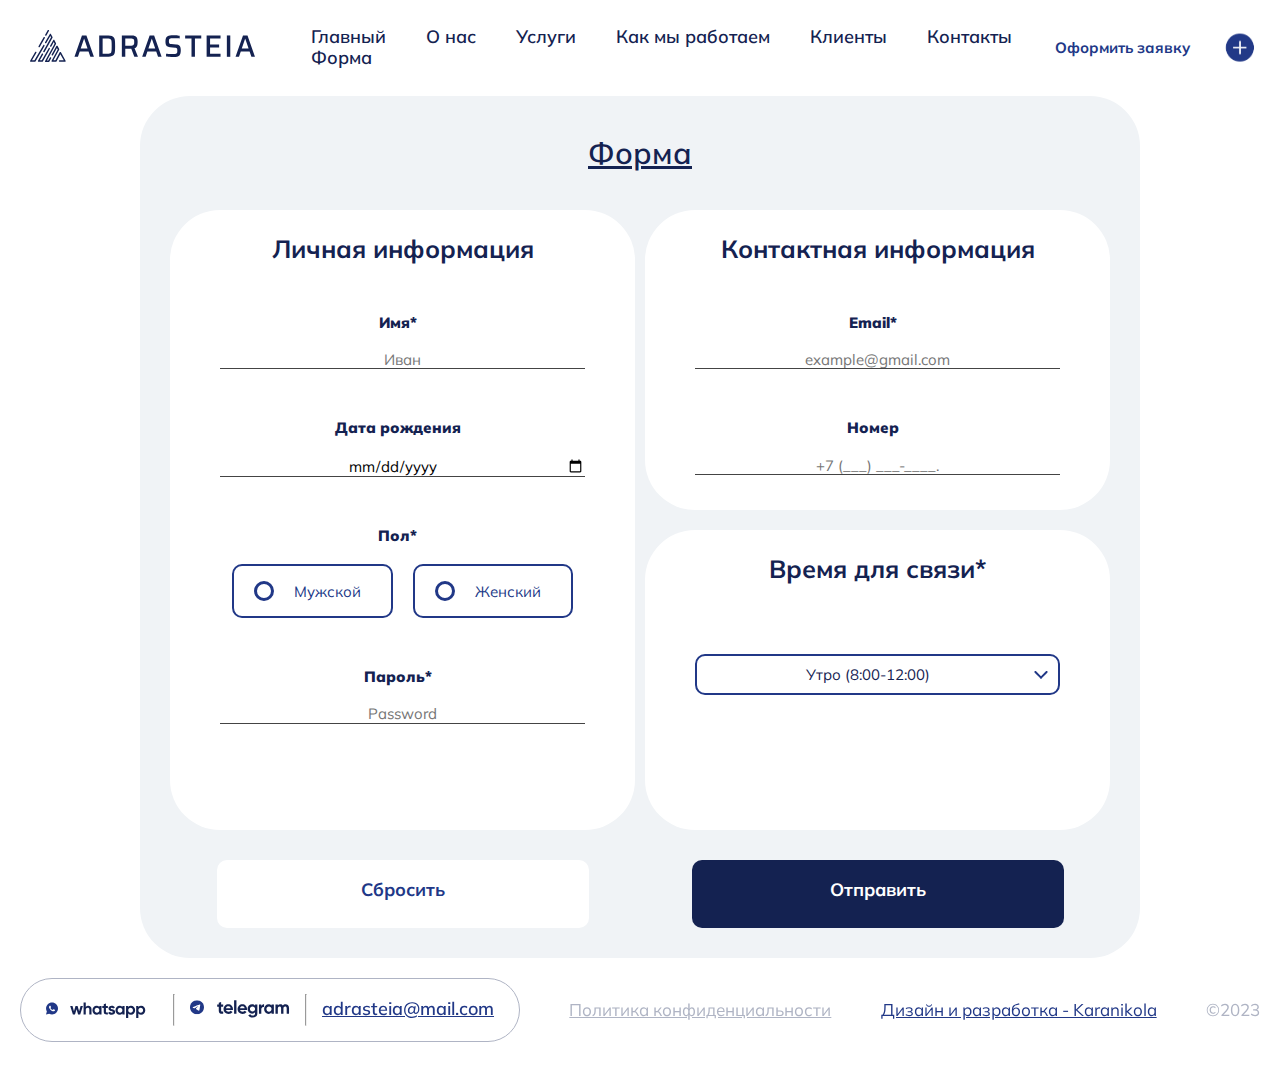
==== form.html @ a57500d4 "Добавление кнопок для формы" ====
<!DOCTYPE html>
<html lang="en">

<head>
    <meta charset="UTF-8">
    <meta name="viewport" content="width=device-width, initial-scale=1.0">
    <link rel="preconnect" href="https://fonts.googleapis.com">
    <link rel="preconnect" href="https://fonts.gstatic.com" crossorigin>
    <link href="https://fonts.googleapis.com/css2?family=Montserrat&family=Mulish:wght@200;400&display=swap"
        rel="stylesheet">
    <link rel="stylesheet" href="css/normalize.css">
    <link rel="stylesheet" href="css/form_style.css">
    <title>Form</title>
</head>

<body>
    <header id="start">
        <a href="#" target="_blank"><img class="logo" src="/Images/Logotip.svg" alt=""> </a>
        <nav class="hede-href-displ">
            <a class="head-href" href="index.html">Главный</a>
            <a class="head-href" href="#Glavn">О нас</a>
            <a class="head-href" href="#Uslugi">Услуги</a>
            <a class="head-href" href="#How-work">Как мы работаем</a>
            <a class="head-href" href="#Clients">Клиенты</a>
            <a class="head-href" href="#Contact">Контакты</a>
            <a class="head-href" href="form.html">Форма</a>
        </nav>
        <button class="button-settings"> <img src="/Images/Settings.png" alt=""> </button>
        <div class="div-button-set">
            <p class="text-button-set">Оформить заявку</p>
            <button class="button-font-nonebox-1-set"></button>
        </div>
    </header>
    <main>
       
            <form action="//httpbin.org/post" method="post">
                <div class="forma">
                <h1>Форма</h1>
                <div class="information">
                    <h2>Личная информация</h2>
                    <div class="inp">
                        <p>Имя*</p>
                        <input type="text" name="name_1" placeholder="Иван" required>
                    </div>
                    <div class="inp">
                        <p>Дата рождения</p>
                        <input max="2023-01-01" type="date" name="date">
                    </div>
                    <div class="inp">
                        <p>Пол*</p>
                        <div class="floor">
                            <input type="radio" name="size" id="man" required>
                            <label for="man">Мужской</label>
                            <input type="radio" name="size" id="woman" required>
                            <label for="woman">Женский</label>
                        </div>
                    </div>
                    <div class="inp">
                        <p>Пароль*</p>
                        <input type="password" name="password" placeholder="Password" required>
                    </div>
                </div>
                <div class="contact">
                    <h2>Контактная информация</h2>
                    <div class="inp">
                        <p>Email*</p>
                        <input type="email" name="email" placeholder="example@gmail.com" required>
                    </div>
                    <div class="inp">
                        <p>Номер</p>
                        <input type="tel" name="number" placeholder="+7 (___) ___-____.">
                    </div>
                </div>
                <div class="time">
                    <h2>Время для связи*</h2>
                    <div class="select-wrapper">
                        <select name="select-ccategory" id="" class="select">
                            <option value="1">Утро (8:00-12:00)</option>
                            <option value="2">Обед (12:00-15:00)</option>
                            <option value="3">Вечер (15:00-18:00)</option>
                            <option value="4">Ночь (18:00-21:00)</option>
                        </select>
                    </div>
                </div> 
                    <button type="reset" class="button-1"><p class="text-button1">Сбросить</p></button>
                    <button class="button-2"><p class="text-button2">Отправить</p></button>
            </div>
            </form>
       





    </main>
    <footer id="end">
        <div class="footer">
            <div class="contact-with-us">
                <a href="#" class="chat-footer"><img src="/Images/WhatsApp-footer.svg" alt=""></a>
                <hr class="whatsapp-hr">
                <a href="#" class="tg"><img src="/Images/Telegram-footer.svg" alt=""></a>
                <hr class="whatsapp-hr">
                <a href="#" class="email-footer">adrasteia@mail.com</a>
            </div>
            <a class="confidience" href="#">Политика конфиденциальности</a>
            <a class="design" href="grid.html">Дизайн и разработка - Karanikola</a>
            <a class="text-2023">©2023</a>
        </div>
    </footer>

</body>

</html>
---- css/form_style.css ----
* {
    margin: 0;
    padding: 0;
    /*outline: 1px solid red;*/
}

html {
    box-sizing: border-box;
}

*,
*::before,
*::after {
    box-sizing: inherit;
}

:root {
    font-size: 62.5%;
    --gray-color: #afb4c4;
    --blue-color: rgba(20, 34, 81, 1);
    --light-blue-color: rgba(33, 56, 135, 1);
}

body {
    font-family: 'Mulish', sans-serif;
    font-size: 1.5rem;
    color: var(--blue-color);
}

html, body { height: 100%;}

body > footer {
  position: sticky;
  top: 100vh;
}

header {
    display: grid;
    grid-template-columns: 1fr 3fr 1fr;
    align-items: center;
    padding: 10px 0 10px 10px;
}

.button-settings{
    display: none;
}

.logo {
    width: 15em;
    justify-content: start;
    margin: 20px;
}

.hede-href-displ {
    margin-right: auto;
    margin-left: auto;
}

.head-href {
    grid-area: 1/ 2/ 1/2;
    color: var(--blue-color);
    margin-left: 2em;
    text-decoration: none;
    font-size: 1.8rem;
    font-weight: 600;
}

.div-button-set {
    display: flex;
    border-radius: 10px;
    justify-content: end;
}

.button-font-nonebox-1-set {
    background-image: url(/Images/Plus-blue.png);
    width: 80px;
    border: none;
    background-repeat: no-repeat;
    background-position: center;
    background-size: 50%;
    background-color: rgba(30, 56, 135, 0);
}

.text-button-set {
    color: var(--light-blue-color);
    font-size: 1.5rem;
    font-weight: 700;
    padding: 10px;
}

.forma{
    display: grid;
    grid-template-rows: 0.5fr 2fr 2fr 0.5fr;
    grid-template-columns: repeat(2, 1fr);
    gap: 10px;
    width: 1000px;
    margin-right: auto;
    margin-left: auto;
    background-color: rgba(240, 243, 246, 1);
    padding: 0 30px 30px 30px;
    border-radius: 50px;
    justify-content: center;
}

h1{
    grid-area: 1 / 1 / 1 / -1;
    font-size: 3rem;
    color: var(--blue-color);
    font-weight: 600;
    text-align: center;
    margin-top: 40px;
    margin-bottom: 30px;
    text-decoration: underline;
}

h2{
    font-size: 2.5rem;
    color: var(--blue-color);
    text-align: center;

}

.information{
    display: flex;
    flex-direction: column;
    grid-area: 2 / 1 / -1 / 1;
    margin-bottom: 10px;
    background-color: white;
    padding: 25px 50px;
    border-radius: 50px;
    gap: 20px;
    height: 620px;
}

.contact{
    display: flex;
    flex-direction: column;
    grid-area: 2 / 2 / 2 / 2;
    margin-bottom: 10px;
    background-color: white;
    padding: 25px 50px;
    border-radius: 50px;
    gap: 20px;
    height: 300px;
}

.time{
    display: flex;
    flex-direction: column;
    grid-area: 3 / 2 / 3 / 2;
    margin-bottom: 10px;
    background-color: white;
    padding: 25px 50px;
    border-radius: 50px;
    gap: 20px;
    height: 300px;
}

input {
    font-size: 1.5rem;
    background: transparent;
    border: none;
    border-bottom: 1px solid #444;
    width: 100%;
    margin-top: 20px;
    margin-left: auto;
    margin-right: auto;
    text-align: center;
}

.inp{
    display: flex;
    align-items: center;
    flex-direction: column;
    width: 100%;
}

.inp p{
    font-size: 1.5rem;
    color: var(--blue-color);
    font-weight: 900;
    margin: 15px 20px 0 10px;
    padding-top: 15px;
}

.floor{
    display: flex;
}

input[type="radio"]{
    display: none;
}

label{
    color: var(--light-blue-color);
    margin-left: 10px;
    margin-right: 10px;
    margin-top: 20px;
    border: 2px solid var(--light-blue-color);
    border-radius: 10px;
    padding: 15px 30px 15px 20px;
    font-size: 1.5rem;
    cursor: pointer;
    display: flex;
    align-items: center;
}

label:before{
    display: inline-block;
    content: "";
    height: 20px;
    width: 20px;
    border: 3px solid var(--light-blue-color);
    border-radius: 50%;
    margin-right: 20px;
}

input[type="radio"]:checked + label{
    background-color: var(--light-blue-color);
    color: white;
}

input[type="radio"]:checked + label:before{
    height: 20px;
    width: 20px;
    border: 4px solid white;
    background-color: var(--light-blue-color);
}

.select{
    appearance: none;
    border: 2px solid var(--light-blue-color);
    border-radius: 10px;
    background-color: white;
    padding: 10px 35px 10px 15px;
    outline: none;
    cursor: pointer;
    width: 100%;
    margin-top: 50px;
    margin-bottom: 40px;
    background-image: url(/Images/arrow-bottom.svg);
    background-repeat: no-repeat;
    background-position: 97% 50%;
    font-size: 1.5rem;
    color: var(--blue-color);
    text-align: center;
}

.select option{
    font-size: 1.5rem;
    color: var(--light-blue-color);
}

.button-1{
    display: flex;
    background-color:white;
    margin-left: auto;
    margin-right: auto;
    margin-top: 10px;
    border-radius: 10px;
    border: none;
    width: 80%;
    grid-area: 4 / 1 / 4 / 1;
    justify-content: center;
}

.button-2{
    display: flex;
    background-color: var(--blue-color);
    margin-left: auto;
    margin-right: auto;
    margin-top: 10px;
    border-radius: 10px;
    border: none;
    width: 80%;
    grid-area: 4 / 2 / 4 / 2;
}

.text-button1{
    color: var(--light-blue-color);
    font-size: 1.8rem;
    font-weight: 700;
    padding: 20px;
    margin-right: auto;
    margin-left: auto;
}

.text-button2{
    color: white;
    font-size: 1.8rem;
    font-weight: 700;
    padding: 20px;
    margin-right: auto;
    margin-left: auto;
}

.footer {
    display: flex;
    padding: 20px 0 20px 0;
    text-align: left;
    justify-content: space-between;
}

.contact-with-us {
    display: flex;
    width: 500px;
    border: 1px solid var(--gray-color);
    border-radius: 50px;
    margin-left: 20px;
    font-size: 2.5rem;
    align-items: center;
}

.contact-with-us img {
    width: 100px;
}

.whatsapp-hr {
    width: 0.2px;
    height: 30px;
    margin: 15px;
    color: var(--gray-color);
}

.chat-footer {
    width: 150px;
    padding-left: 25px;
}

.email-footer {
    font-size: 1.8rem;
    font-weight: 600;
    color: var(--light-blue-color);
    padding-right: 25px;
    align-self: center;
}

.footer {
    align-items: center;
    padding-bottom: 30px;
}

.confidience {
    font-size: 1.7rem;
    color: var(--gray-color);
}

.design {
    font-size: 1.7rem;
    color: var(--light-blue-color);
}

.text-2023 {
    font-size: 1.7rem;
    color: var(--gray-color);
    margin-right: 20px;
}
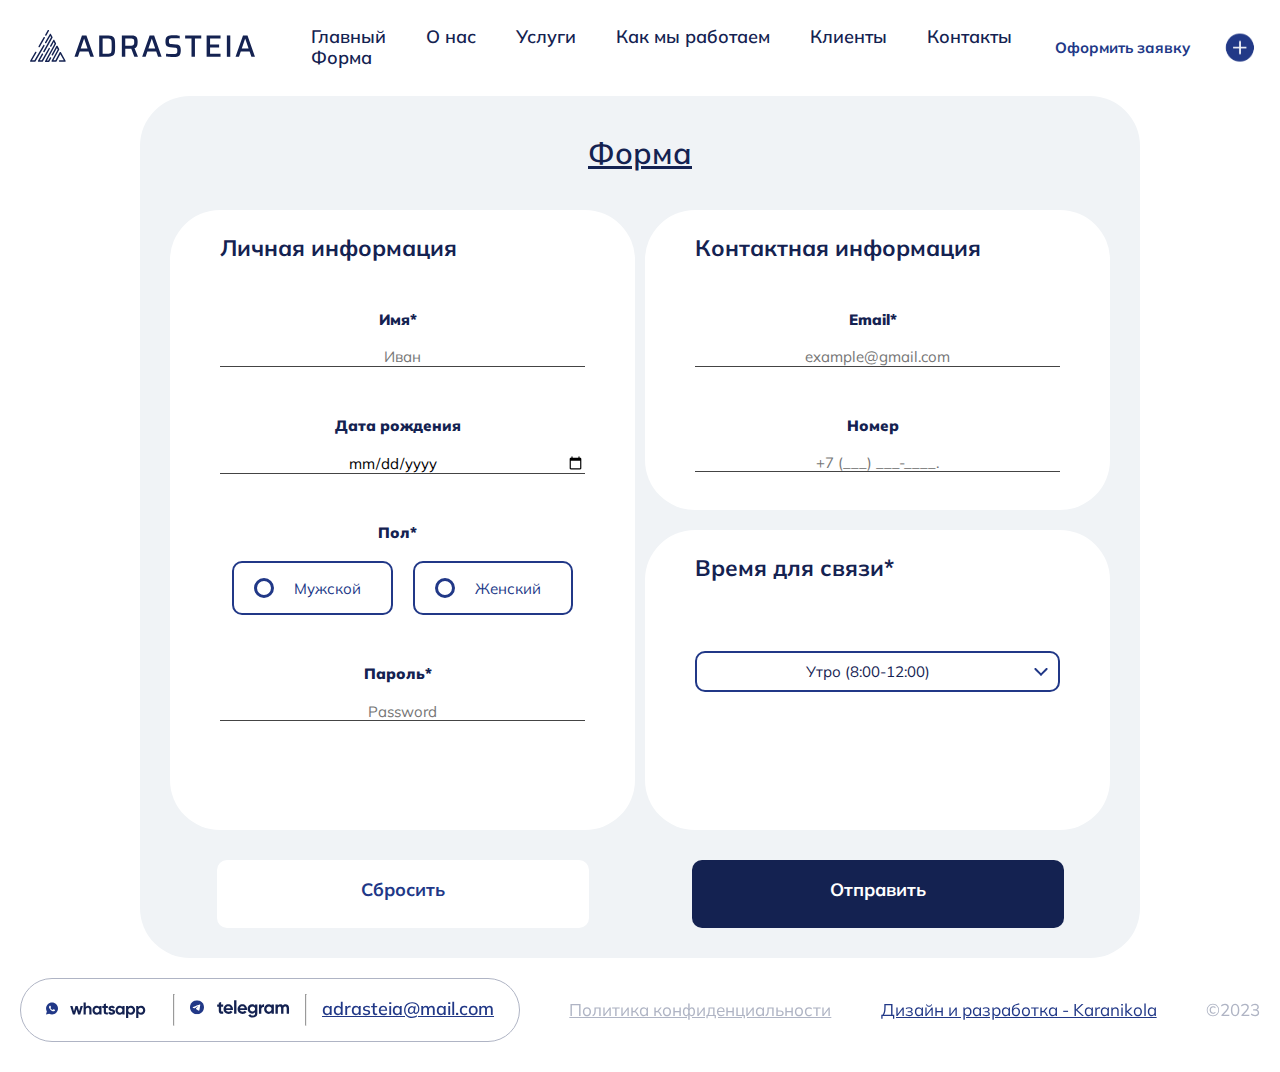
==== commit 0a98db81: "Смена div на fieldset" ====
--- a/form.html
+++ b/form.html
@@ -36,7 +36,7 @@
             <form action="//httpbin.org/post" method="post">
                 <div class="forma">
                 <h1>Форма</h1>
-                <div class="information">
+                <fieldset class="information">
                     <h2>Личная информация</h2>
                     <div class="inp">
                         <p>Имя*</p>
@@ -59,7 +59,7 @@
                         <p>Пароль*</p>
                         <input type="password" name="password" placeholder="Password" required>
                     </div>
-                </div>
+                </fieldset>
                 <div class="contact">
                     <h2>Контактная информация</h2>
                     <div class="inp">
--- a/css/form_style.css
+++ b/css/form_style.css
@@ -113,11 +113,14 @@
     text-decoration: underline;
 }
 
-h2{
+legend{
     font-size: 2.5rem;
     color: var(--blue-color);
     text-align: center;
-
+}
+
+fieldset{
+    border: none;
 }
 
 .information{
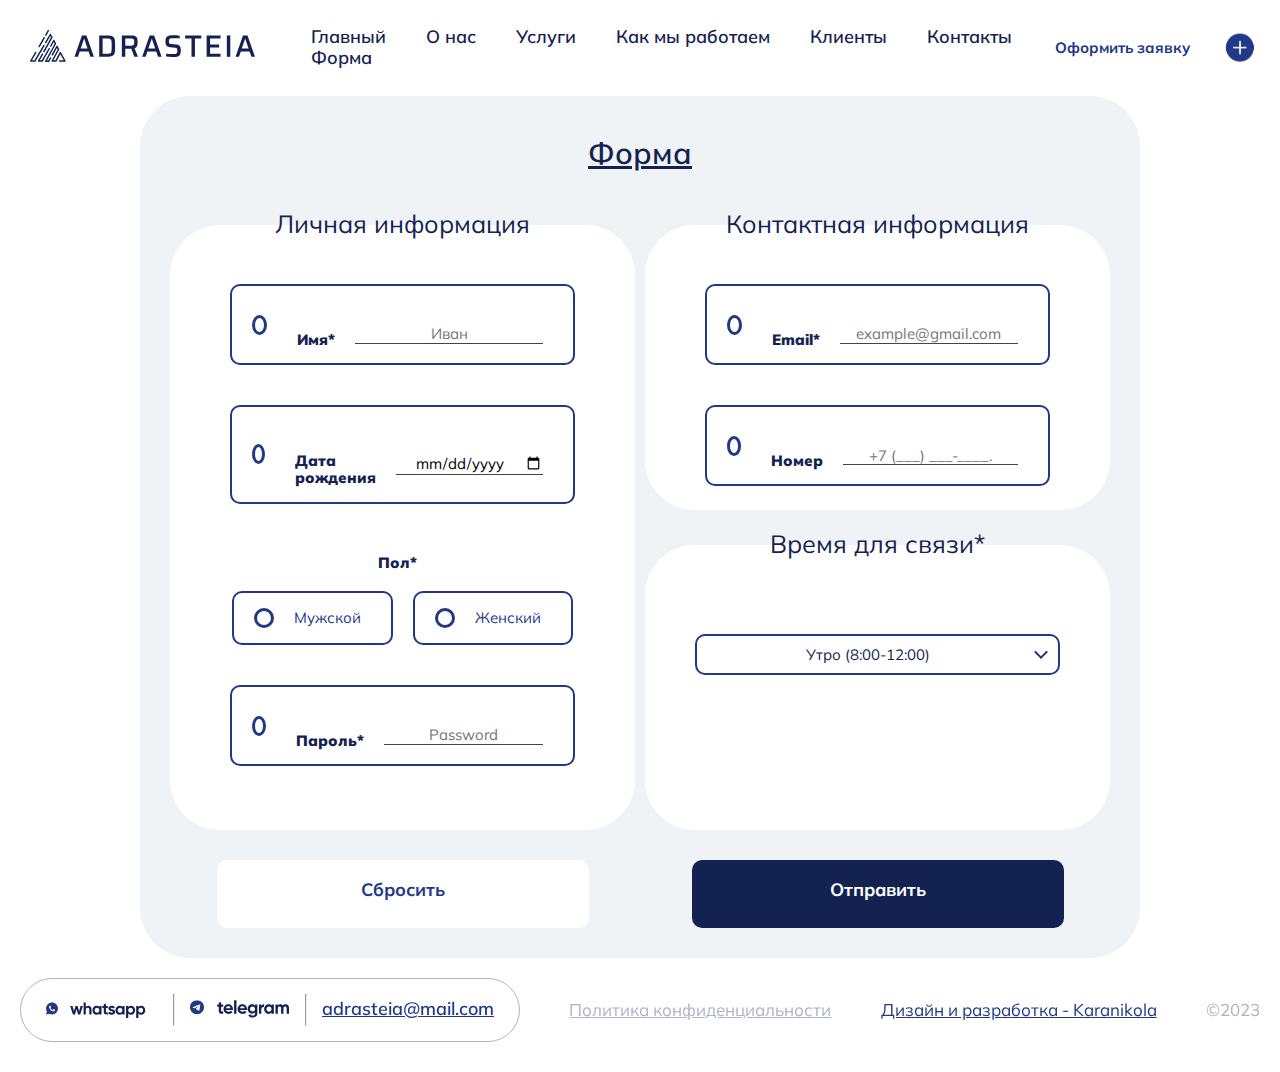
==== commit cab101b6: "Исправление моильной версии для отзивчивости" ====
--- a/form.html
+++ b/form.html
@@ -37,14 +37,18 @@
                 <div class="forma">
                 <h1>Форма</h1>
                 <fieldset class="information">
-                    <h2>Личная информация</h2>
+                    <legend>Личная информация</legend>
                     <div class="inp">
-                        <p>Имя*</p>
-                        <input type="text" name="name_1" placeholder="Иван" required>
+                        <label>
+                            <p>Имя*</p>
+                            <input type="text" name="name_1" placeholder="Иван" required>
+                        </label>
                     </div>
                     <div class="inp">
-                        <p>Дата рождения</p>
-                        <input max="2023-01-01" type="date" name="date">
+                        <label>
+                            <p>Дата рождения</p>
+                            <input max="2023-01-01" type="date" name="date">
+                        </label>
                     </div>
                     <div class="inp">
                         <p>Пол*</p>
@@ -56,23 +60,29 @@
                         </div>
                     </div>
                     <div class="inp">
-                        <p>Пароль*</p>
-                        <input type="password" name="password" placeholder="Password" required>
+                        <label>
+                            <p>Пароль*</p>
+                            <input type="password" name="password" placeholder="Password" required>
+                        </label>
                     </div>
                 </fieldset>
-                <div class="contact">
-                    <h2>Контактная информация</h2>
+                <fieldset class="contact">
+                    <legend>Контактная информация</legend>
                     <div class="inp">
-                        <p>Email*</p>
-                        <input type="email" name="email" placeholder="example@gmail.com" required>
+                        <label>
+                            <p>Email*</p>
+                            <input type="email" name="email" placeholder="example@gmail.com" required>
+                        </label>
                     </div>
                     <div class="inp">
-                        <p>Номер</p>
-                        <input type="tel" name="number" placeholder="+7 (___) ___-____.">
+                        <label>
+                            <p>Номер</p>
+                            <input type="tel" name="number" placeholder="+7 (___) ___-____.">
+                        </label>
                     </div>
-                </div>
-                <div class="time">
-                    <h2>Время для связи*</h2>
+                </fieldset>
+                <fieldset class="time">
+                    <legend>Время для связи*</legend>
                     <div class="select-wrapper">
                         <select name="select-ccategory" id="" class="select">
                             <option value="1">Утро (8:00-12:00)</option>
@@ -81,9 +91,9 @@
                             <option value="4">Ночь (18:00-21:00)</option>
                         </select>
                     </div>
-                </div> 
+                </fieldset> 
                     <button type="reset" class="button-1"><p class="text-button1">Сбросить</p></button>
-                    <button class="button-2"><p class="text-button2">Отправить</p></button>
+                    <button type="submit" class="button-2"><p class="text-button2">Отправить</p></button>
             </div>
             </form>
        
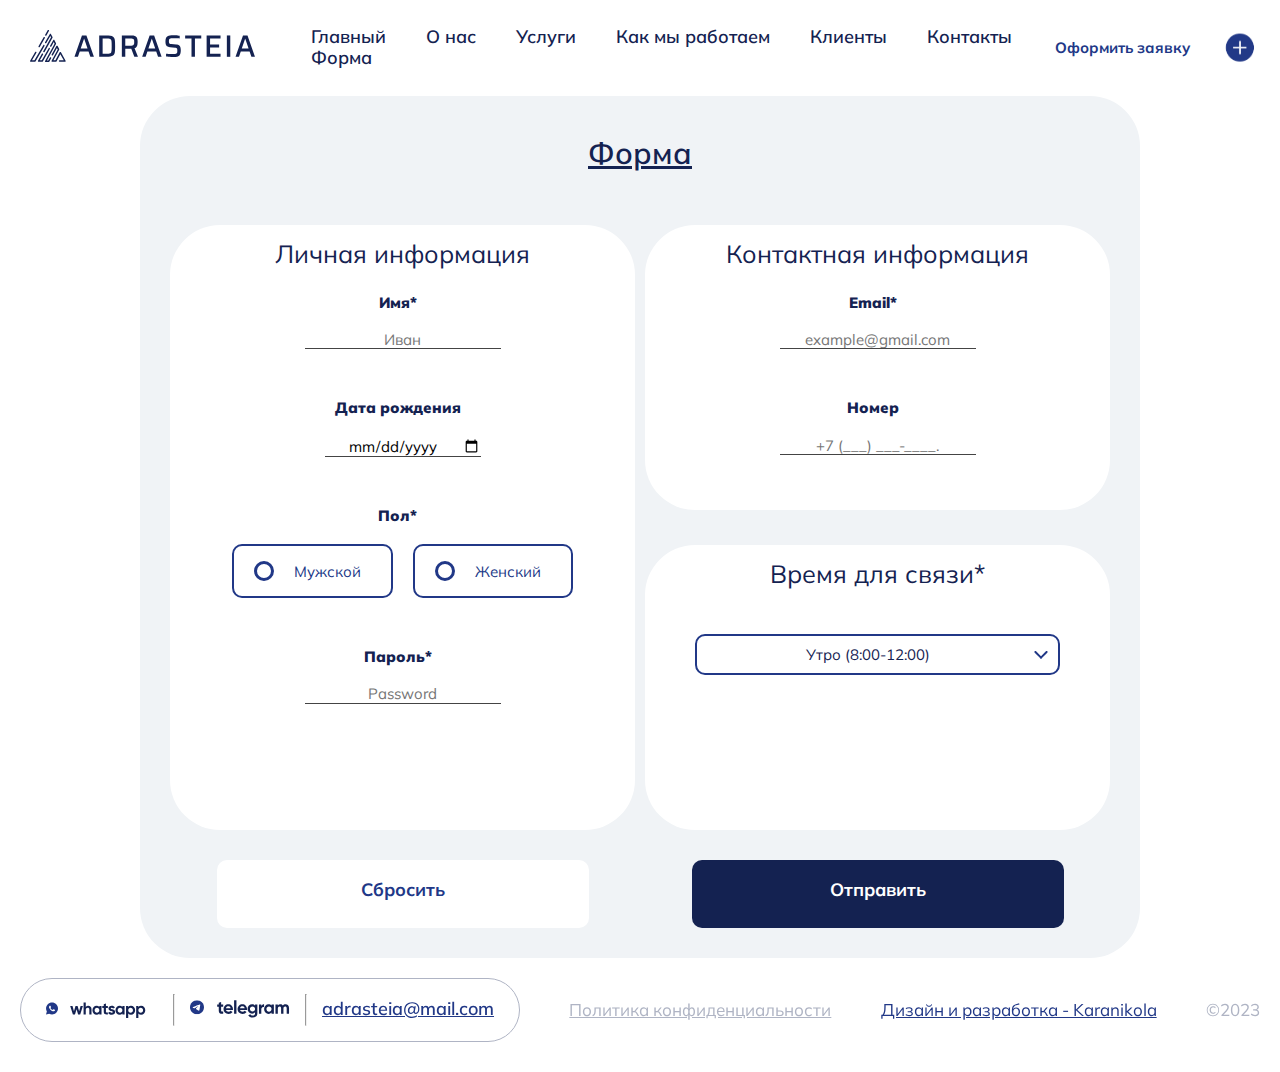
==== commit 616f2088: "Исправление всех ошибок" ====
--- a/form.html
+++ b/form.html
@@ -40,28 +40,28 @@
                     <legend>Личная информация</legend>
                     <div class="inp">
                         <label>
-                            <p>Имя*</p>
+                            <p class="textp">Имя*</p>
                             <input type="text" name="name_1" placeholder="Иван" required>
                         </label>
                     </div>
                     <div class="inp">
                         <label>
-                            <p>Дата рождения</p>
+                            <p class="textp">Дата рождения</p>
                             <input max="2023-01-01" type="date" name="date">
                         </label>
                     </div>
                     <div class="inp">
-                        <p>Пол*</p>
+                        <p class="textp">Пол*</p>
                         <div class="floor">
                             <input type="radio" name="size" id="man" required>
-                            <label for="man">Мужской</label>
+                            <label class="gender" for="man">Мужской</label>
                             <input type="radio" name="size" id="woman" required>
-                            <label for="woman">Женский</label>
+                            <label class="gender" for="woman">Женский</label>
                         </div>
                     </div>
                     <div class="inp">
                         <label>
-                            <p>Пароль*</p>
+                            <p class="textp">Пароль*</p>
                             <input type="password" name="password" placeholder="Password" required>
                         </label>
                     </div>
@@ -70,13 +70,13 @@
                     <legend>Контактная информация</legend>
                     <div class="inp">
                         <label>
-                            <p>Email*</p>
+                            <p class="textp">Email*</p>
                             <input type="email" name="email" placeholder="example@gmail.com" required>
                         </label>
                     </div>
                     <div class="inp">
                         <label>
-                            <p>Номер</p>
+                            <p class="textp">Номер</p>
                             <input type="tel" name="number" placeholder="+7 (___) ___-____.">
                         </label>
                     </div>
--- a/css/form_style.css
+++ b/css/form_style.css
@@ -117,6 +117,8 @@
     font-size: 2.5rem;
     color: var(--blue-color);
     text-align: center;
+    position: relative;
+    top: 30px;
 }
 
 fieldset{
@@ -178,12 +180,13 @@
     width: 100%;
 }
 
-.inp p{
+.textp{
     font-size: 1.5rem;
     color: var(--blue-color);
     font-weight: 900;
     margin: 15px 20px 0 10px;
     padding-top: 15px;
+    text-align: center;
 }
 
 .floor{
@@ -194,7 +197,7 @@
     display: none;
 }
 
-label{
+.gender{
     color: var(--light-blue-color);
     margin-left: 10px;
     margin-right: 10px;
@@ -208,7 +211,7 @@
     align-items: center;
 }
 
-label:before{
+.gender:before{
     display: inline-block;
     content: "";
     height: 20px;
@@ -218,12 +221,12 @@
     margin-right: 20px;
 }
 
-input[type="radio"]:checked + label{
+input[type="radio"]:checked + .gender{
     background-color: var(--light-blue-color);
     color: white;
 }
 
-input[type="radio"]:checked + label:before{
+input[type="radio"]:checked + .gender:before{
     height: 20px;
     width: 20px;
     border: 4px solid white;
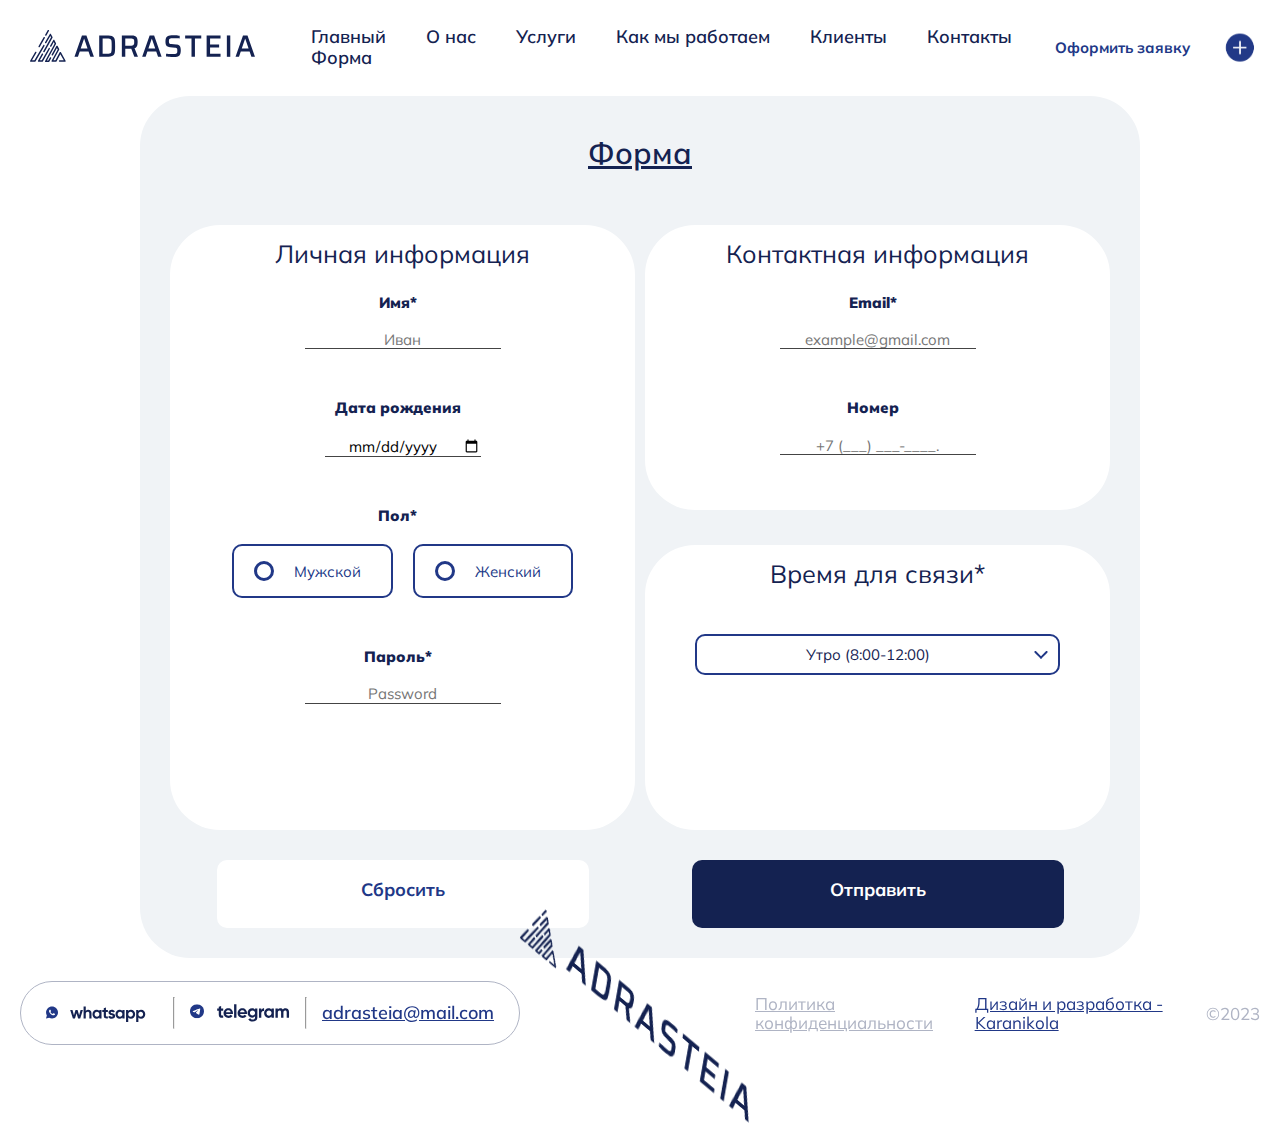
==== commit 5c0769c4: "Transform для логотипа" ====
--- a/form.html
+++ b/form.html
@@ -112,6 +112,7 @@
                 <hr class="whatsapp-hr">
                 <a href="#" class="email-footer">adrasteia@mail.com</a>
             </div>
+            <a href="#" target="_blank"><img class="logo1" src="/Images/Logotip.svg" alt=""> </a>
             <a class="confidience" href="#">Политика конфиденциальности</a>
             <a class="design" href="grid.html">Дизайн и разработка - Karanikola</a>
             <a class="text-2023">©2023</a>
--- a/css/form_style.css
+++ b/css/form_style.css
@@ -12,6 +12,19 @@
 *::before,
 *::after {
     box-sizing: inherit;
+}
+
+::selection {
+    color: var(--gray-color);
+    background: var(--light-blue-color);
+  }
+
+a:hover{
+    color: var(--gray-color);
+}
+
+a:focus{
+    color: var(--light-blue-color);
 }
 
 :root {
@@ -233,6 +246,7 @@
     background-color: var(--light-blue-color);
 }
 
+
 .select{
     appearance: none;
     border: 2px solid var(--light-blue-color);
@@ -258,6 +272,7 @@
 }
 
 .button-1{
+    transition: transform 0.3s ease;
     display: flex;
     background-color:white;
     margin-left: auto;
@@ -270,7 +285,21 @@
     justify-content: center;
 }
 
+.button-1:hover{
+    background-color: var(--blue-color);
+    cursor: pointer;
+    box-shadow: 5px 5px 15px var(--light-blue-color);
+    transform: scale(1.1);
+}
+
+.button-1:active{
+    background-color: white;
+    cursor: pointer;
+    box-shadow: 5px 5px 5px var(--light-blue-color);
+}
+
 .button-2{
+    transition: transform 0.3s ease;
     display: flex;
     background-color: var(--blue-color);
     margin-left: auto;
@@ -280,6 +309,20 @@
     border: none;
     width: 80%;
     grid-area: 4 / 2 / 4 / 2;
+    justify-content: center;
+}
+
+.button-2:hover{
+    background-color: white;
+    cursor: pointer;
+    box-shadow: 5px 5px 15px var(--gray-color);
+    transform: scale(1.1);
+}
+
+.button-2:active{
+    background-color:  var(--blue-color);
+    cursor: pointer;
+    box-shadow: 5px 5px 5px var(--light-blue-color);
 }
 
 .text-button1{
@@ -287,8 +330,16 @@
     font-size: 1.8rem;
     font-weight: 700;
     padding: 20px;
-    margin-right: auto;
-    margin-left: auto;
+    padding-right: 50%;
+    padding-left: 50%;
+}
+
+.text-button1:hover{
+    color: white;
+}
+
+.text-button1:active{
+    color: var(--light-blue-color);
 }
 
 .text-button2{
@@ -296,8 +347,16 @@
     font-size: 1.8rem;
     font-weight: 700;
     padding: 20px;
-    margin-right: auto;
-    margin-left: auto;
+    padding-right: 50%;
+    padding-left: 50%;
+}
+
+.text-button2:hover{
+    color: var(--blue-color);
+}
+
+.text-button2:active{
+    color: white;
 }
 
 .footer {
@@ -346,6 +405,13 @@
     padding-bottom: 30px;
 }
 
+.logo1 {
+    width: 13em;
+    justify-content: start;
+    margin: 20px;
+    transform: rotate(30deg) scale(1.5) skew(20deg, 10deg);
+}
+
 .confidience {
     font-size: 1.7rem;
     color: var(--gray-color);
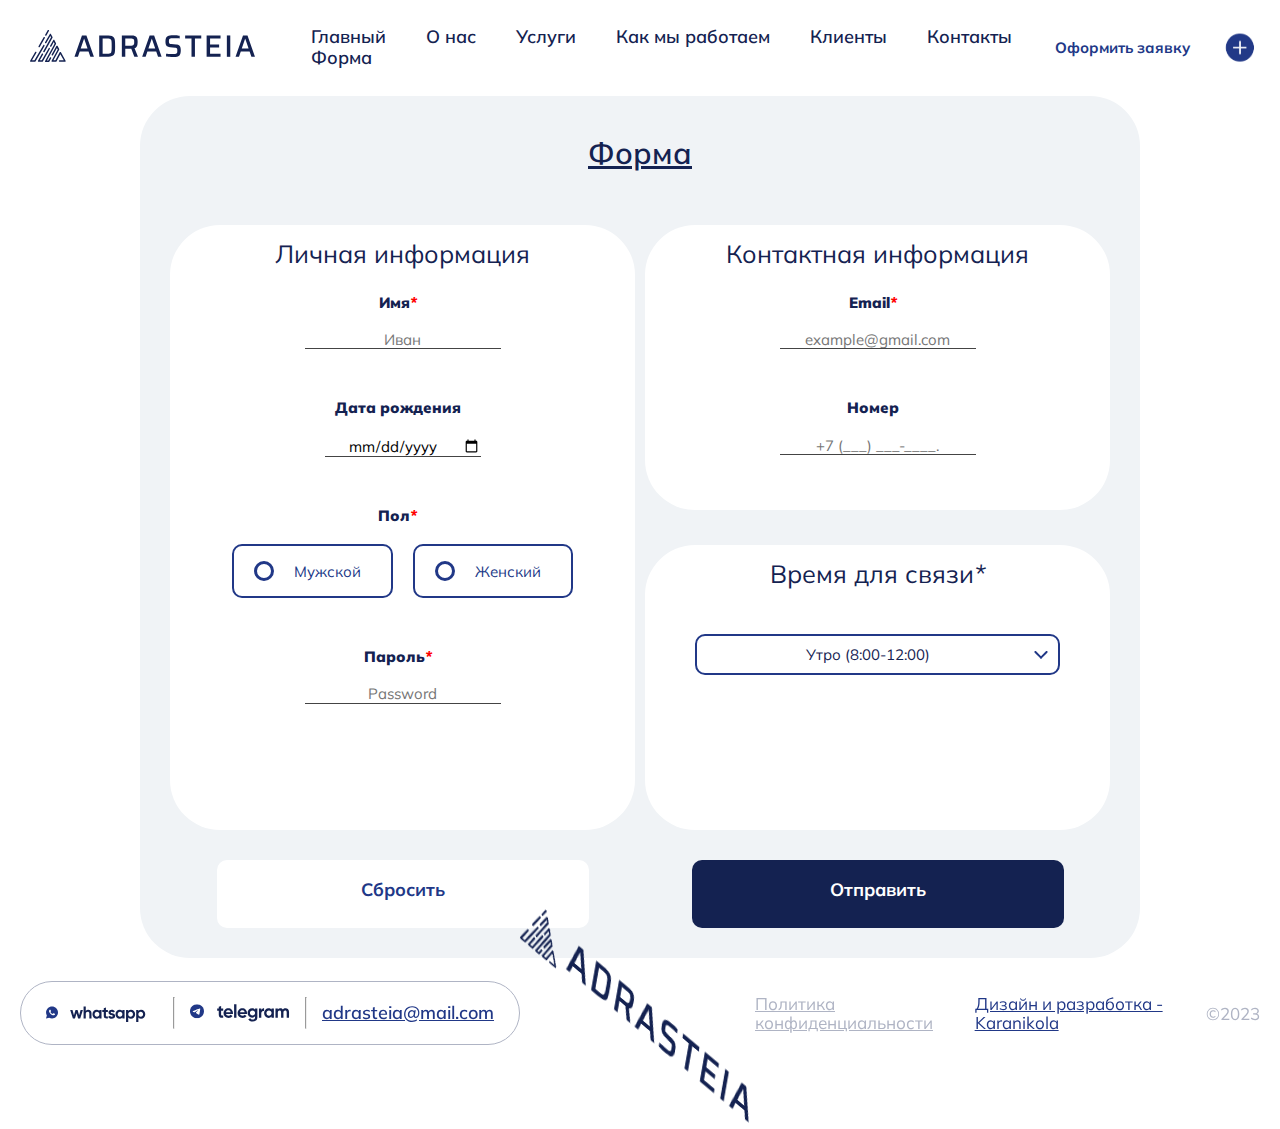
==== commit dc71f606: "Введение правок в псевдоклассы" ====
--- a/form.html
+++ b/form.html
@@ -40,7 +40,7 @@
                     <legend>Личная информация</legend>
                     <div class="inp">
                         <label>
-                            <p class="textp">Имя*</p>
+                            <p class="textp">Имя<i>*</i></p>
                             <input type="text" name="name_1" placeholder="Иван" required>
                         </label>
                     </div>
@@ -51,17 +51,17 @@
                         </label>
                     </div>
                     <div class="inp">
-                        <p class="textp">Пол*</p>
+                        <p class="textp">Пол<i>*</i></p>
                         <div class="floor">
-                            <input type="radio" name="size" id="man" required>
+                            <input type="radio" name="Gender" id="man" value="man" required>
                             <label class="gender" for="man">Мужской</label>
-                            <input type="radio" name="size" id="woman" required>
+                            <input type="radio" name="Gender" id="woman" value="woman" required>
                             <label class="gender" for="woman">Женский</label>
                         </div>
                     </div>
                     <div class="inp">
                         <label>
-                            <p class="textp">Пароль*</p>
+                            <p class="textp">Пароль<i>*</i></p>
                             <input type="password" name="password" placeholder="Password" required>
                         </label>
                     </div>
@@ -70,7 +70,7 @@
                     <legend>Контактная информация</legend>
                     <div class="inp">
                         <label>
-                            <p class="textp">Email*</p>
+                            <p class="textp">Email<i>*</i></p>
                             <input type="email" name="email" placeholder="example@gmail.com" required>
                         </label>
                     </div>
@@ -82,7 +82,7 @@
                     </div>
                 </fieldset>
                 <fieldset class="time">
-                    <legend>Время для связи*</legend>
+                    <legend>Время для связи<i>*</i></legend>
                     <div class="select-wrapper">
                         <select name="select-ccategory" id="" class="select">
                             <option value="1">Утро (8:00-12:00)</option>
--- a/css/form_style.css
+++ b/css/form_style.css
@@ -21,10 +21,12 @@
 
 a:hover{
     color: var(--gray-color);
+    transition: 0.3s;
 }
 
 a:focus{
     color: var(--light-blue-color);
+    transition: 0.3s;
 }
 
 :root {
@@ -202,6 +204,10 @@
     text-align: center;
 }
 
+.textp i{
+    color: red;
+}
+
 .floor{
     display: flex;
 }
@@ -246,6 +252,11 @@
     background-color: var(--light-blue-color);
 }
 
+.gender:hover{
+    transform: scale(1.1);
+    transition: 0.2s;
+    box-shadow: 3px 5px 5px var(--gray-color);
+}
 
 .select{
     appearance: none;
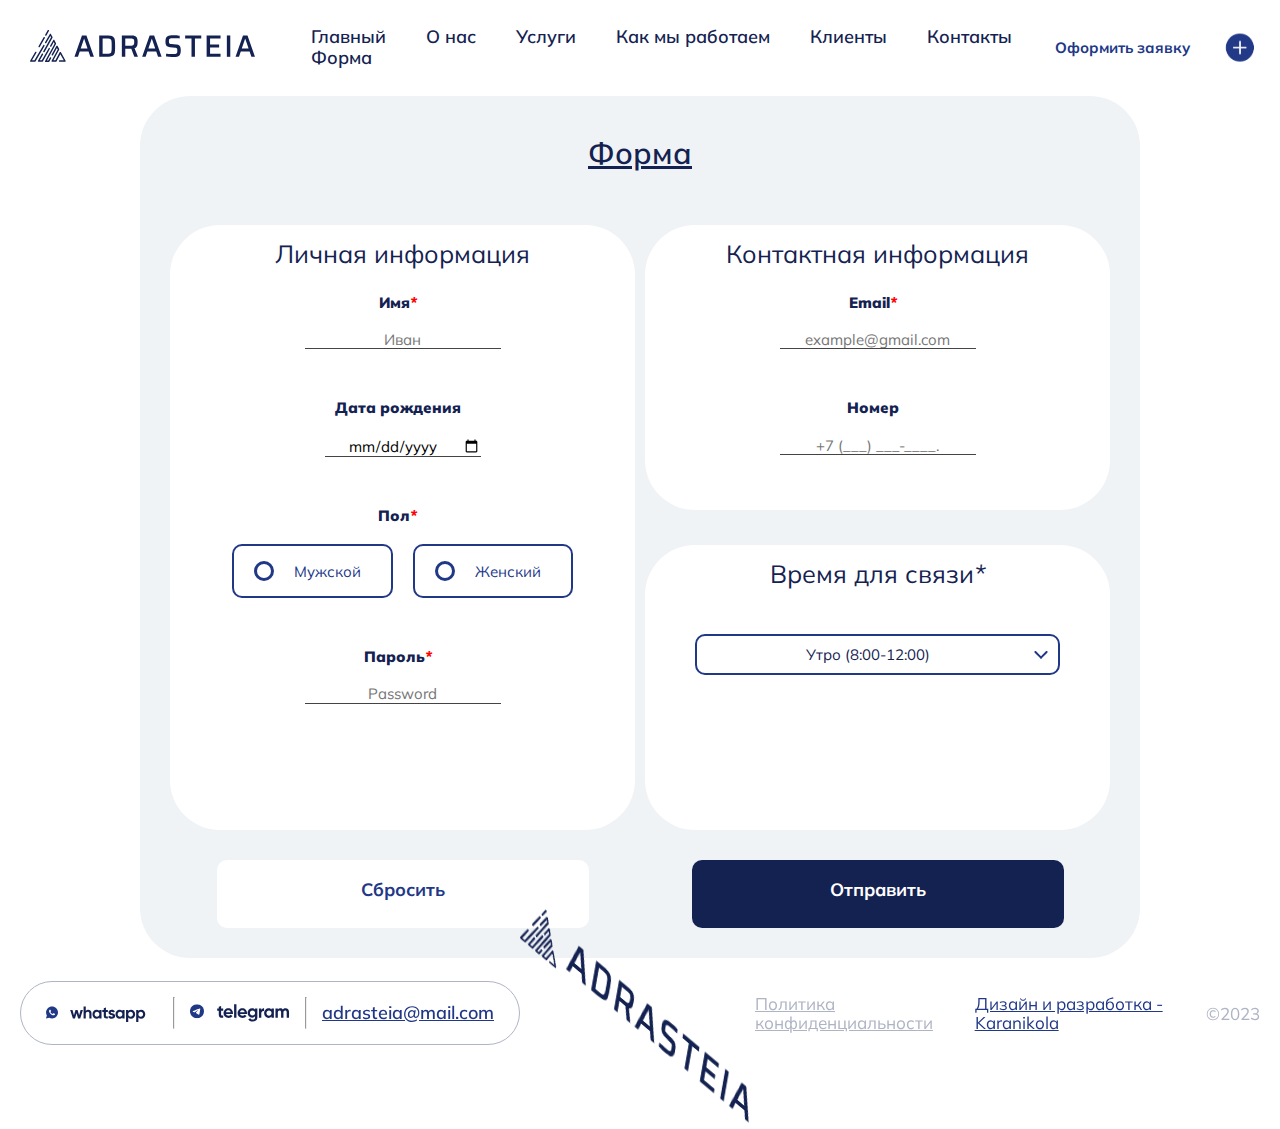
==== commit 261d1d7c: "Добавлена контрастность" ====
--- a/form.html
+++ b/form.html
@@ -15,7 +15,7 @@
 
 <body>
     <header id="start">
-        <a href="#" target="_blank"><img class="logo" src="/Images/Logotip.svg" alt=""> </a>
+        <a href="#" target="_blank"><img class="logo sr-only" src="/Images/Logotip.svg" alt="Logotip"> </a>
         <nav class="hede-href-displ">
             <a class="head-href" href="index.html">Главный</a>
             <a class="head-href" href="#Glavn">О нас</a>
@@ -25,10 +25,10 @@
             <a class="head-href" href="#Contact">Контакты</a>
             <a class="head-href" href="form.html">Форма</a>
         </nav>
-        <button class="button-settings"> <img src="/Images/Settings.png" alt=""> </button>
+        <button class="button-settings sr-only"> <img src="/Images/Settings.png" alt="Setting button"> </button>
         <div class="div-button-set">
             <p class="text-button-set">Оформить заявку</p>
-            <button class="button-font-nonebox-1-set"></button>
+            <button class="button-font-nonebox-1-set sr-only"></button>
         </div>
     </header>
     <main>
@@ -106,13 +106,13 @@
     <footer id="end">
         <div class="footer">
             <div class="contact-with-us">
-                <a href="#" class="chat-footer"><img src="/Images/WhatsApp-footer.svg" alt=""></a>
+                <a href="#" class="chat-footer sr-only"><img src="/Images/WhatsApp-footer.svg" alt="WhatsApp"></a>
                 <hr class="whatsapp-hr">
-                <a href="#" class="tg"><img src="/Images/Telegram-footer.svg" alt=""></a>
+                <a href="#" class="tg sr-only"><img src="/Images/Telegram-footer.svg" alt="Telegram"></a>
                 <hr class="whatsapp-hr">
                 <a href="#" class="email-footer">adrasteia@mail.com</a>
             </div>
-            <a href="#" target="_blank"><img class="logo1" src="/Images/Logotip.svg" alt=""> </a>
+            <a href="#" target="_blank"><img class="logo1 sr-only" src="/Images/Logotip.svg" alt="Logotip"> </a>
             <a class="confidience" href="#">Политика конфиденциальности</a>
             <a class="design" href="grid.html">Дизайн и разработка - Karanikola</a>
             <a class="text-2023">©2023</a>
